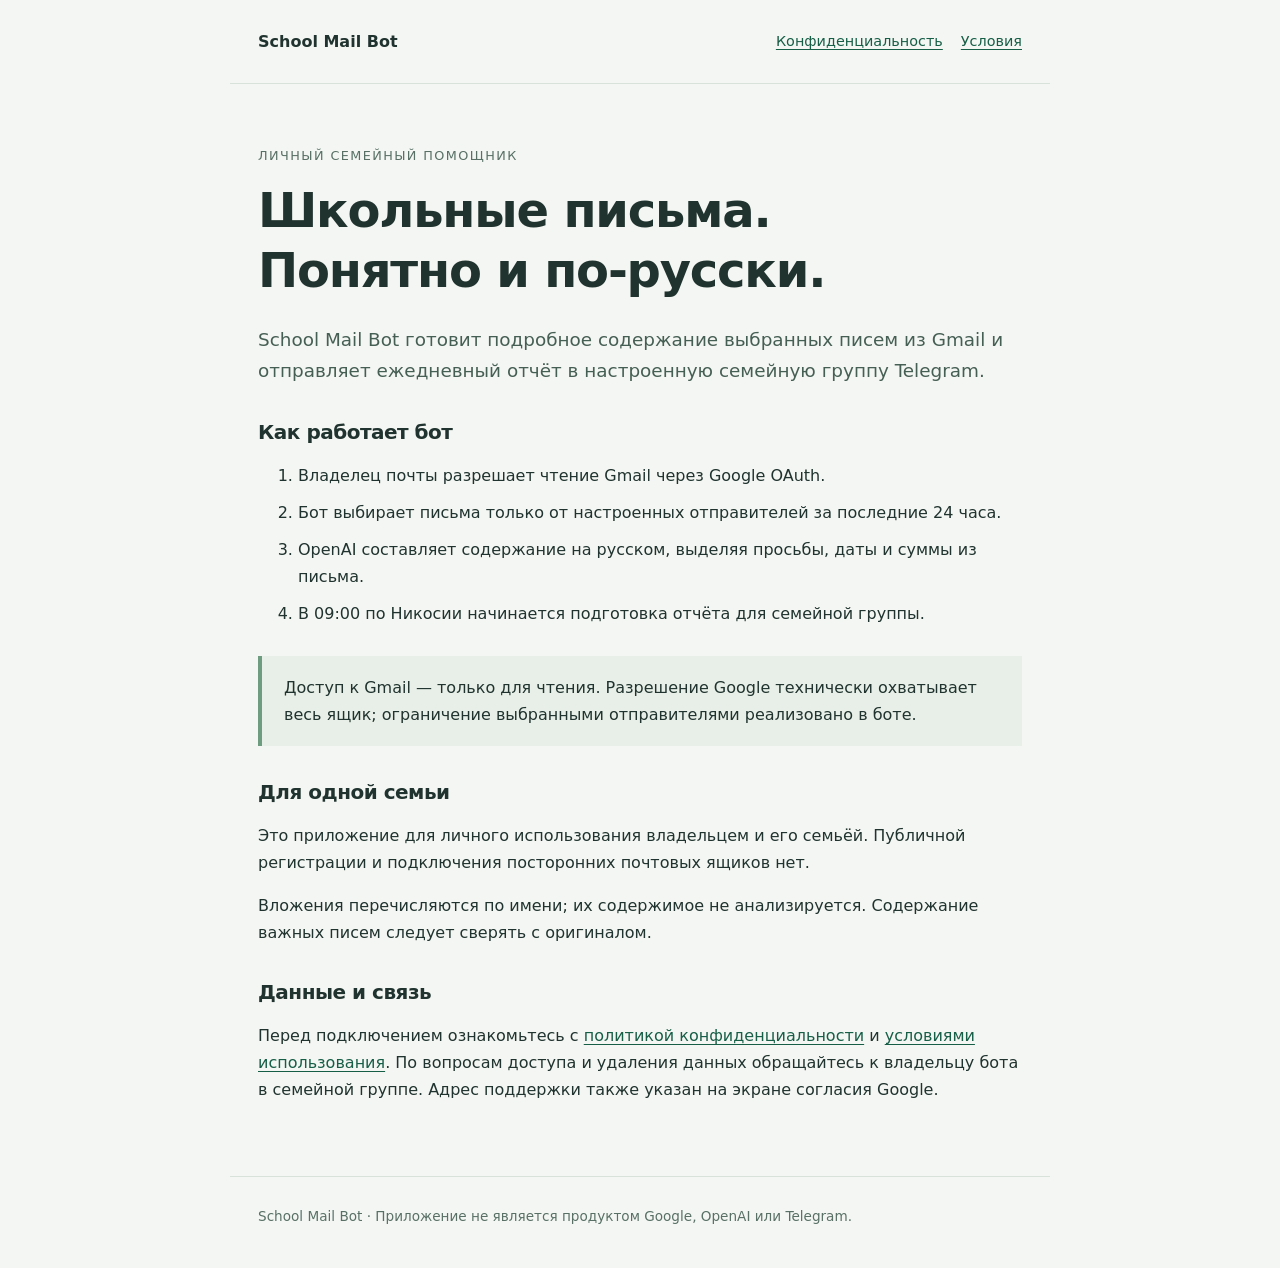
==== index.html @ ab50753f "Publish School Mail Bot information and privacy pages" ====
<!doctype html>
<html lang="ru"><head><meta charset="utf-8"><meta name="viewport" content="width=device-width,initial-scale=1"><title>School Mail Bot — школьные письма на русском</title><meta name="description" content="Личный семейный бот: содержание выбранных школьных писем из Gmail на русском языке в Telegram."><link rel="stylesheet" href="style.css"></head>
<body><header><a class="brand" href="index.html">School Mail Bot</a><nav aria-label="Основная навигация"><a href="privacy.html">Конфиденциальность</a><a href="terms.html">Условия</a></nav></header>
<main><p class="eyebrow">Личный семейный помощник</p><h1>Школьные письма.<br>Понятно и по-русски.</h1>
<p class="lead">School Mail Bot готовит подробное содержание выбранных писем из Gmail и отправляет ежедневный отчёт в настроенную семейную группу Telegram.</p>
<h2>Как работает бот</h2><ol><li>Владелец почты разрешает чтение Gmail через Google OAuth.</li><li>Бот выбирает письма только от настроенных отправителей за последние 24 часа.</li><li>OpenAI составляет содержание на русском, выделяя просьбы, даты и суммы из письма.</li><li>В 09:00 по Никосии начинается подготовка отчёта для семейной группы.</li></ol>
<div class="note">Доступ к Gmail — только для чтения. Разрешение Google технически охватывает весь ящик; ограничение выбранными отправителями реализовано в боте.</div>
<h2>Для одной семьи</h2><p>Это приложение для личного использования владельцем и его семьёй. Публичной регистрации и подключения посторонних почтовых ящиков нет.</p>
<p>Вложения перечисляются по имени; их содержимое не анализируется. Содержание важных писем следует сверять с оригиналом.</p>
<h2>Данные и связь</h2><p>Перед подключением ознакомьтесь с <a href="privacy.html">политикой конфиденциальности</a> и <a href="terms.html">условиями использования</a>. По вопросам доступа и удаления данных обращайтесь к владельцу бота в семейной группе. Адрес поддержки также указан на экране согласия Google.</p></main>
<footer>School Mail Bot · Приложение не является продуктом Google, OpenAI или Telegram.</footer></body></html>
---- style.css ----
:root{color-scheme:light;font-family:system-ui,-apple-system,"Segoe UI",sans-serif;color:#20332e;background:#f4f6f3;line-height:1.7}
*{box-sizing:border-box}body{margin:0}a{color:#175e47;text-underline-offset:.2em}a:hover{color:#0b392a}a:focus-visible{outline:3px solid #b4d9c7;outline-offset:4px}header,main,footer{max-width:820px;margin:auto;padding:28px}header{display:flex;flex-wrap:wrap;gap:16px;align-items:center;justify-content:space-between;border-bottom:1px solid #d8e2da}.brand{font-weight:750;text-decoration:none;color:#20332e}nav{display:flex;flex-wrap:wrap;gap:18px;font-size:.9rem}main{padding-top:48px;padding-bottom:56px}h1,h2{line-height:1.25;letter-spacing:-.025em}h1{font-size:clamp(2rem,5vw,3rem);margin:12px 0 24px}h2{font-size:1.25rem;margin-top:34px}.eyebrow{font-size:.8rem;text-transform:uppercase;letter-spacing:.11em;color:#587066}.lead{font-size:1.15rem;color:#465f54}.note{padding:18px 22px;border-left:4px solid #6e9c80;background:#e8efe8;margin:28px 0}.date,footer{font-size:.85rem;color:#587066}footer{border-top:1px solid #d8e2da;padding-bottom:40px}li{margin:10px 0}code{font-size:.9em;overflow-wrap:anywhere}@media(max-width:520px){header,main,footer{padding-left:20px;padding-right:20px}main{padding-top:28px}nav{gap:12px;font-size:.82rem}}
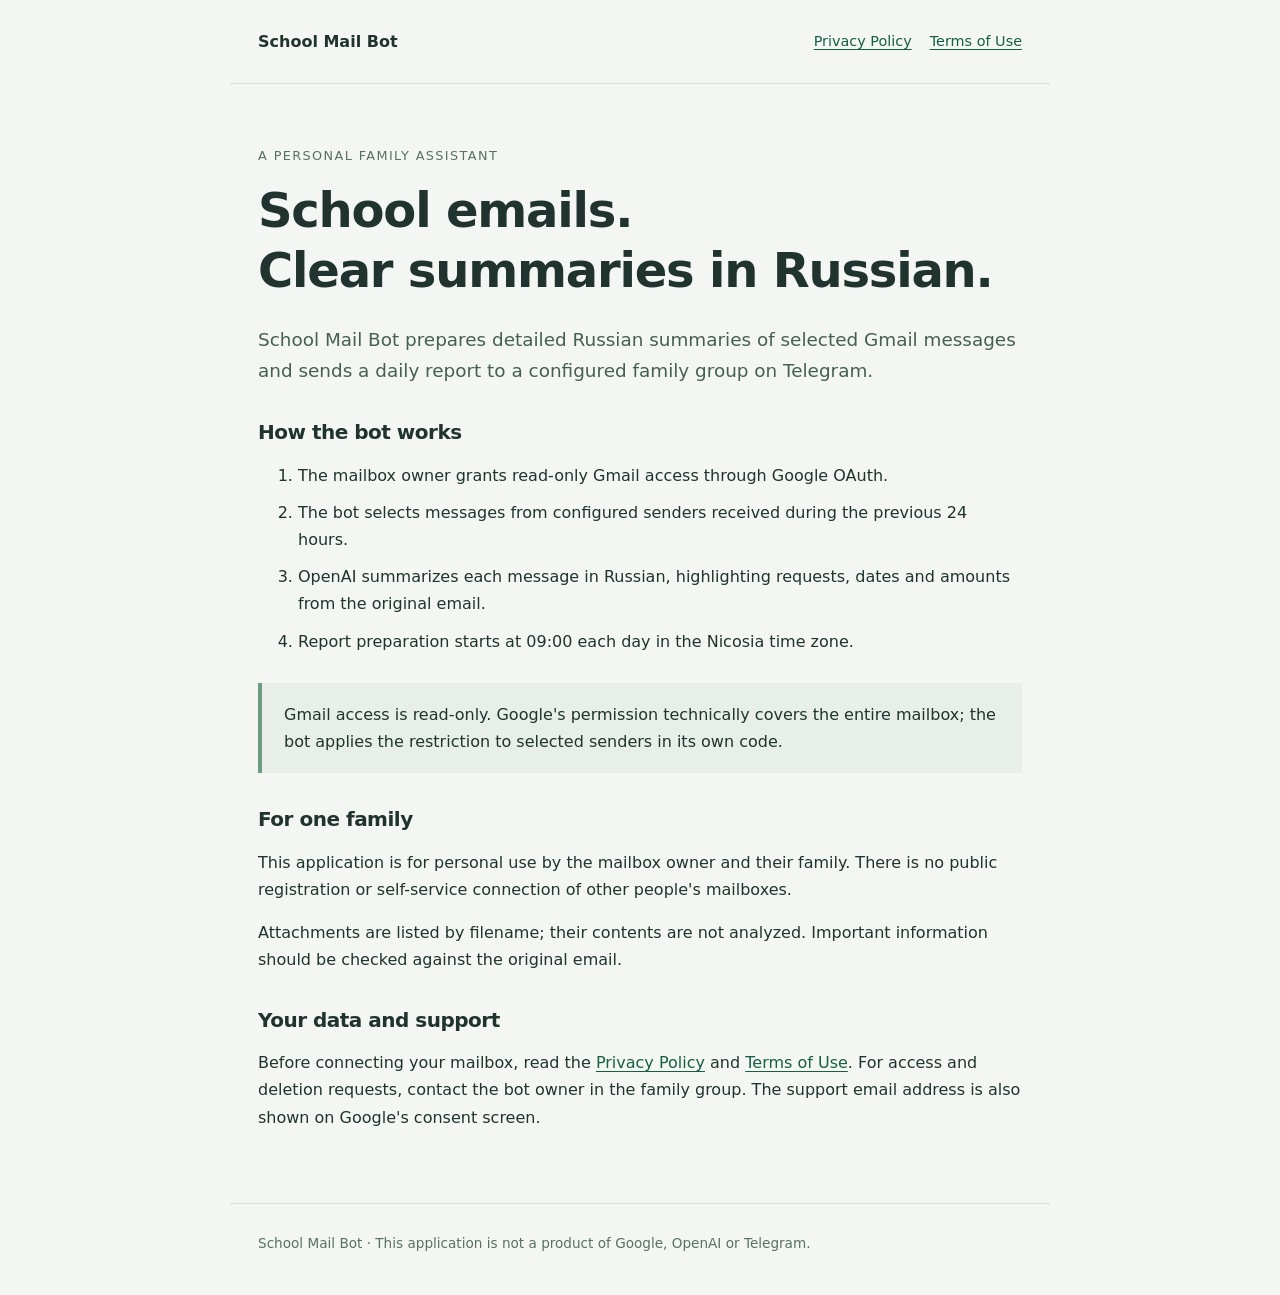
==== commit 52d55905: "Translate information, privacy and terms pages into English" ====
--- a/index.html
+++ b/index.html
@@ -1,11 +1,11 @@
 <!doctype html>
-<html lang="ru"><head><meta charset="utf-8"><meta name="viewport" content="width=device-width,initial-scale=1"><title>School Mail Bot — школьные письма на русском</title><meta name="description" content="Личный семейный бот: содержание выбранных школьных писем из Gmail на русском языке в Telegram."><link rel="stylesheet" href="style.css"></head>
-<body><header><a class="brand" href="index.html">School Mail Bot</a><nav aria-label="Основная навигация"><a href="privacy.html">Конфиденциальность</a><a href="terms.html">Условия</a></nav></header>
-<main><p class="eyebrow">Личный семейный помощник</p><h1>Школьные письма.<br>Понятно и по-русски.</h1>
-<p class="lead">School Mail Bot готовит подробное содержание выбранных писем из Gmail и отправляет ежедневный отчёт в настроенную семейную группу Telegram.</p>
-<h2>Как работает бот</h2><ol><li>Владелец почты разрешает чтение Gmail через Google OAuth.</li><li>Бот выбирает письма только от настроенных отправителей за последние 24 часа.</li><li>OpenAI составляет содержание на русском, выделяя просьбы, даты и суммы из письма.</li><li>В 09:00 по Никосии начинается подготовка отчёта для семейной группы.</li></ol>
-<div class="note">Доступ к Gmail — только для чтения. Разрешение Google технически охватывает весь ящик; ограничение выбранными отправителями реализовано в боте.</div>
-<h2>Для одной семьи</h2><p>Это приложение для личного использования владельцем и его семьёй. Публичной регистрации и подключения посторонних почтовых ящиков нет.</p>
-<p>Вложения перечисляются по имени; их содержимое не анализируется. Содержание важных писем следует сверять с оригиналом.</p>
-<h2>Данные и связь</h2><p>Перед подключением ознакомьтесь с <a href="privacy.html">политикой конфиденциальности</a> и <a href="terms.html">условиями использования</a>. По вопросам доступа и удаления данных обращайтесь к владельцу бота в семейной группе. Адрес поддержки также указан на экране согласия Google.</p></main>
-<footer>School Mail Bot · Приложение не является продуктом Google, OpenAI или Telegram.</footer></body></html>
+<html lang="en"><head><meta charset="utf-8"><meta name="viewport" content="width=device-width,initial-scale=1"><title>School Mail Bot — school emails summarized in Russian</title><meta name="description" content="A personal family bot that sends Russian summaries of selected school emails from Gmail to Telegram."><link rel="stylesheet" href="style.css"></head>
+<body><header><a class="brand" href="index.html">School Mail Bot</a><nav aria-label="Main navigation"><a href="privacy.html">Privacy Policy</a><a href="terms.html">Terms of Use</a></nav></header>
+<main><p class="eyebrow">A personal family assistant</p><h1>School emails.<br>Clear summaries in Russian.</h1>
+<p class="lead">School Mail Bot prepares detailed Russian summaries of selected Gmail messages and sends a daily report to a configured family group on Telegram.</p>
+<h2>How the bot works</h2><ol><li>The mailbox owner grants read-only Gmail access through Google OAuth.</li><li>The bot selects messages from configured senders received during the previous 24 hours.</li><li>OpenAI summarizes each message in Russian, highlighting requests, dates and amounts from the original email.</li><li>Report preparation starts at 09:00 each day in the Nicosia time zone.</li></ol>
+<div class="note">Gmail access is read-only. Google's permission technically covers the entire mailbox; the bot applies the restriction to selected senders in its own code.</div>
+<h2>For one family</h2><p>This application is for personal use by the mailbox owner and their family. There is no public registration or self-service connection of other people's mailboxes.</p>
+<p>Attachments are listed by filename; their contents are not analyzed. Important information should be checked against the original email.</p>
+<h2>Your data and support</h2><p>Before connecting your mailbox, read the <a href="privacy.html">Privacy Policy</a> and <a href="terms.html">Terms of Use</a>. For access and deletion requests, contact the bot owner in the family group. The support email address is also shown on Google's consent screen.</p></main>
+<footer>School Mail Bot · This application is not a product of Google, OpenAI or Telegram.</footer></body></html>
